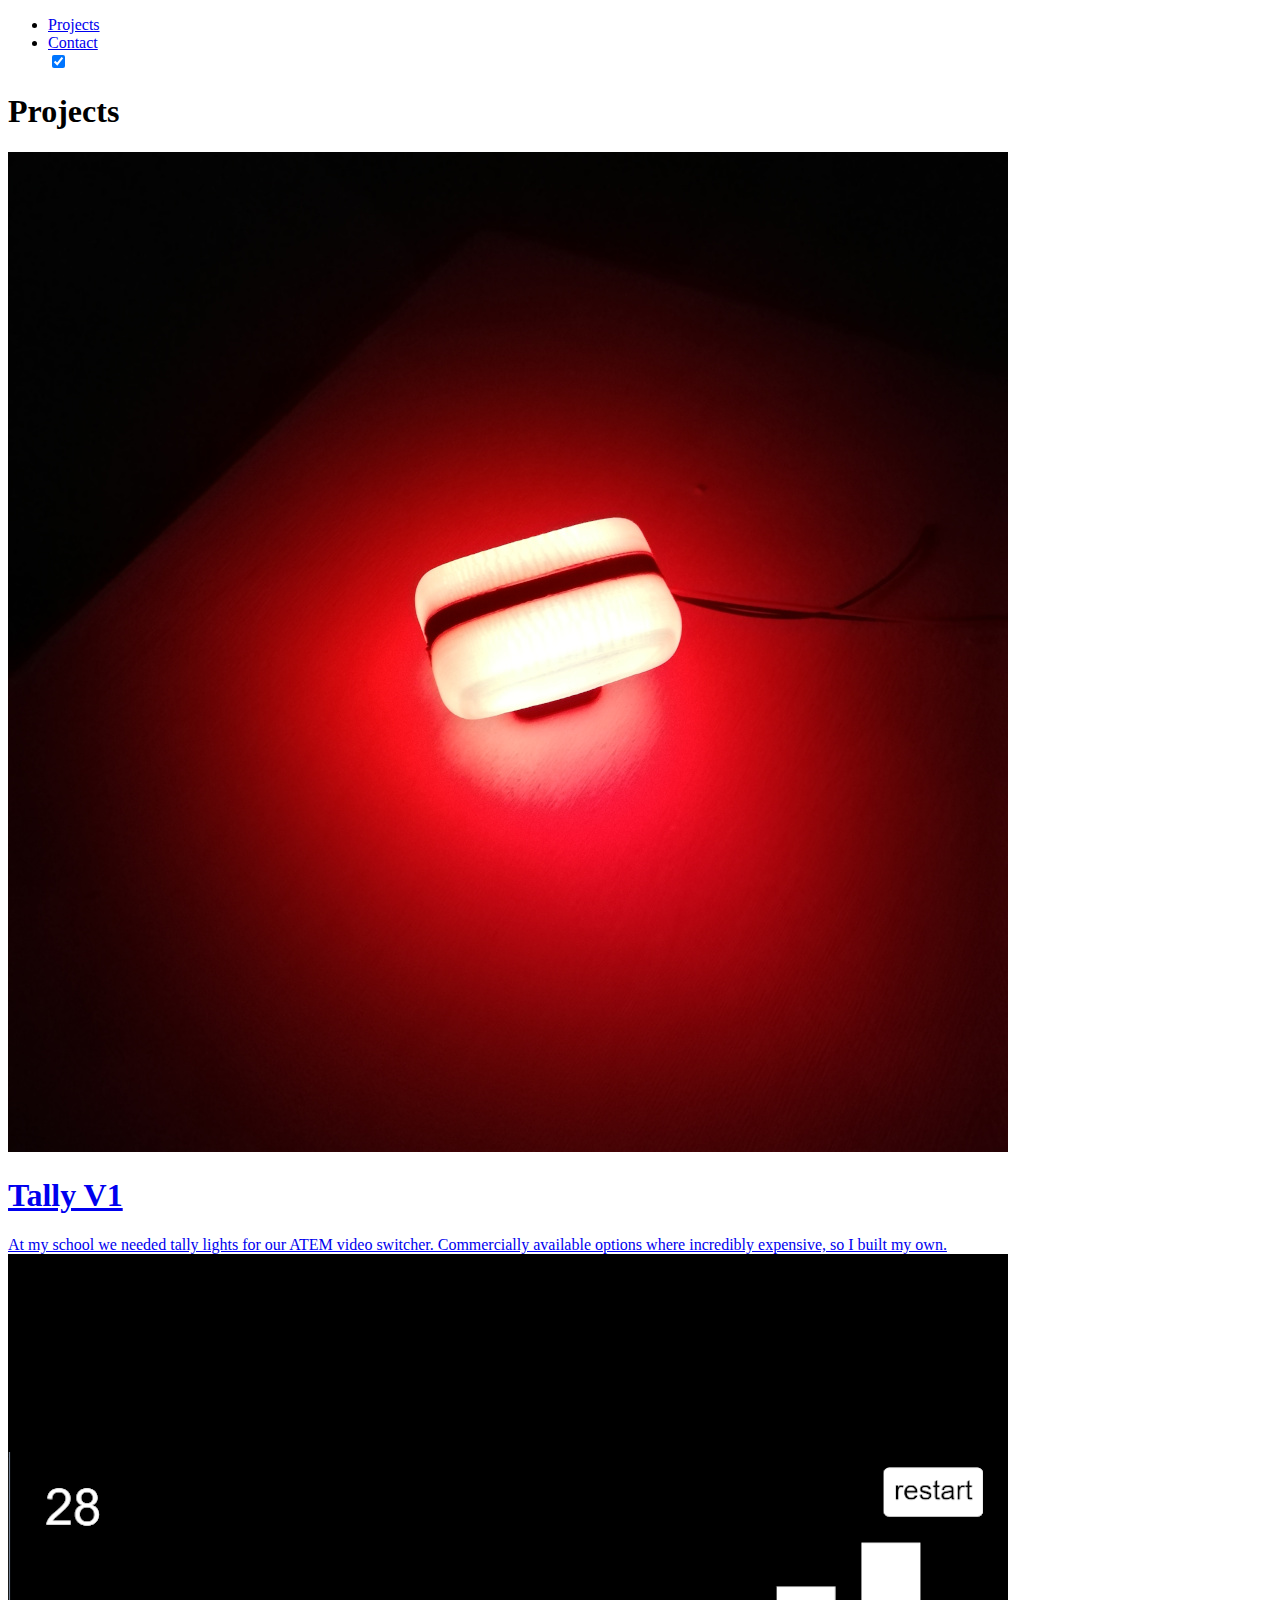
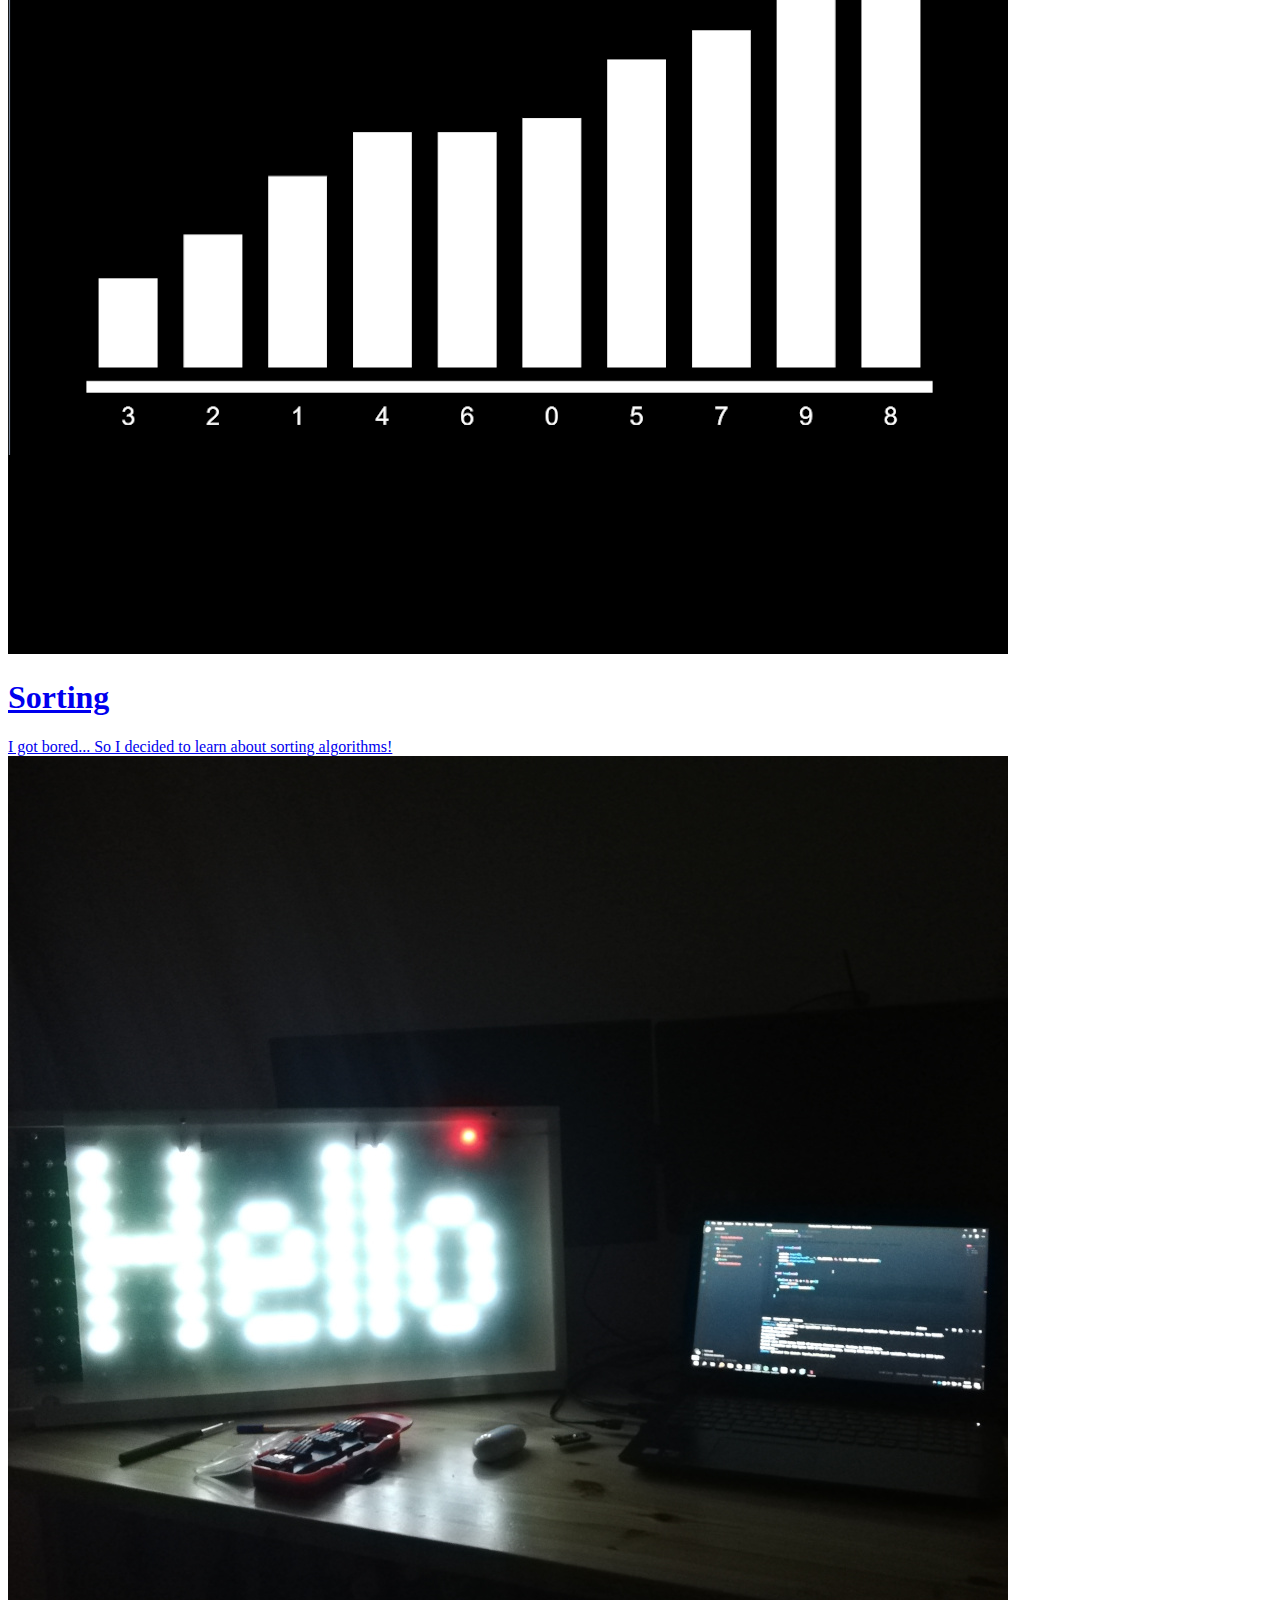
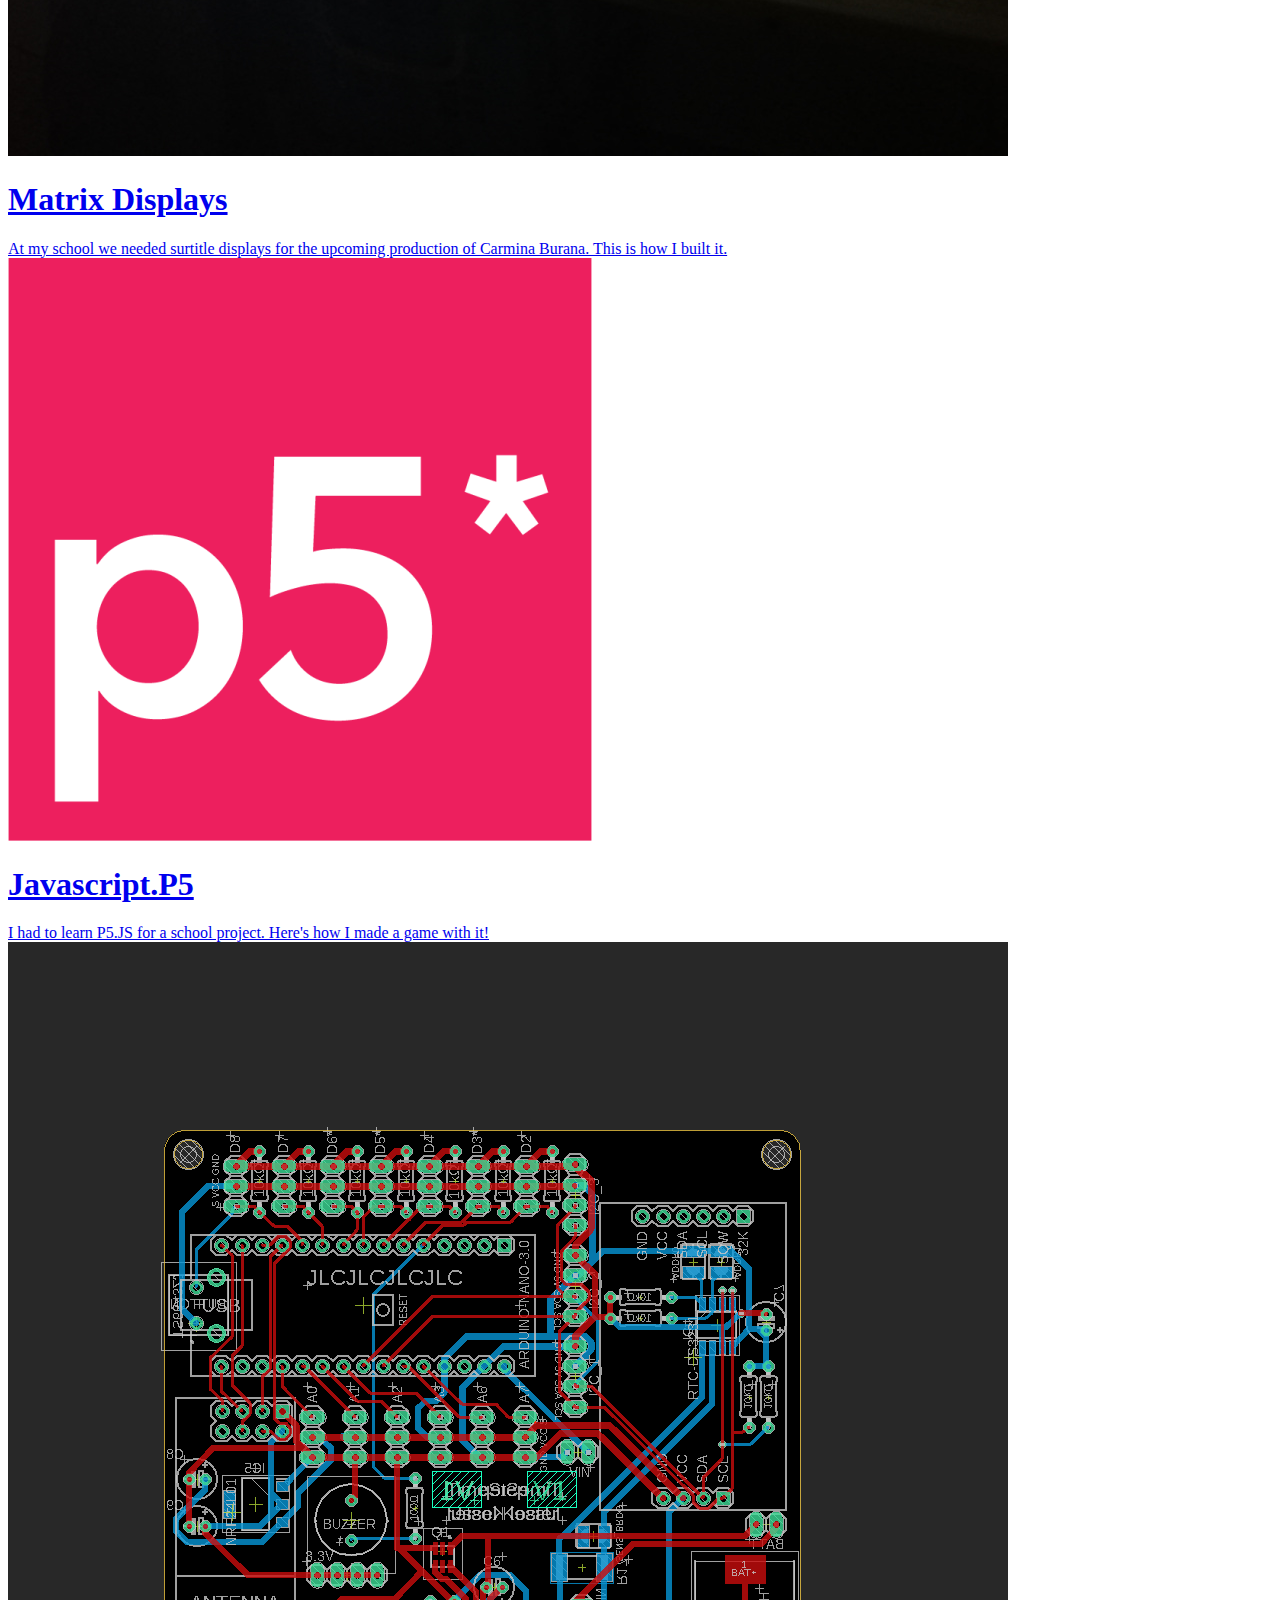
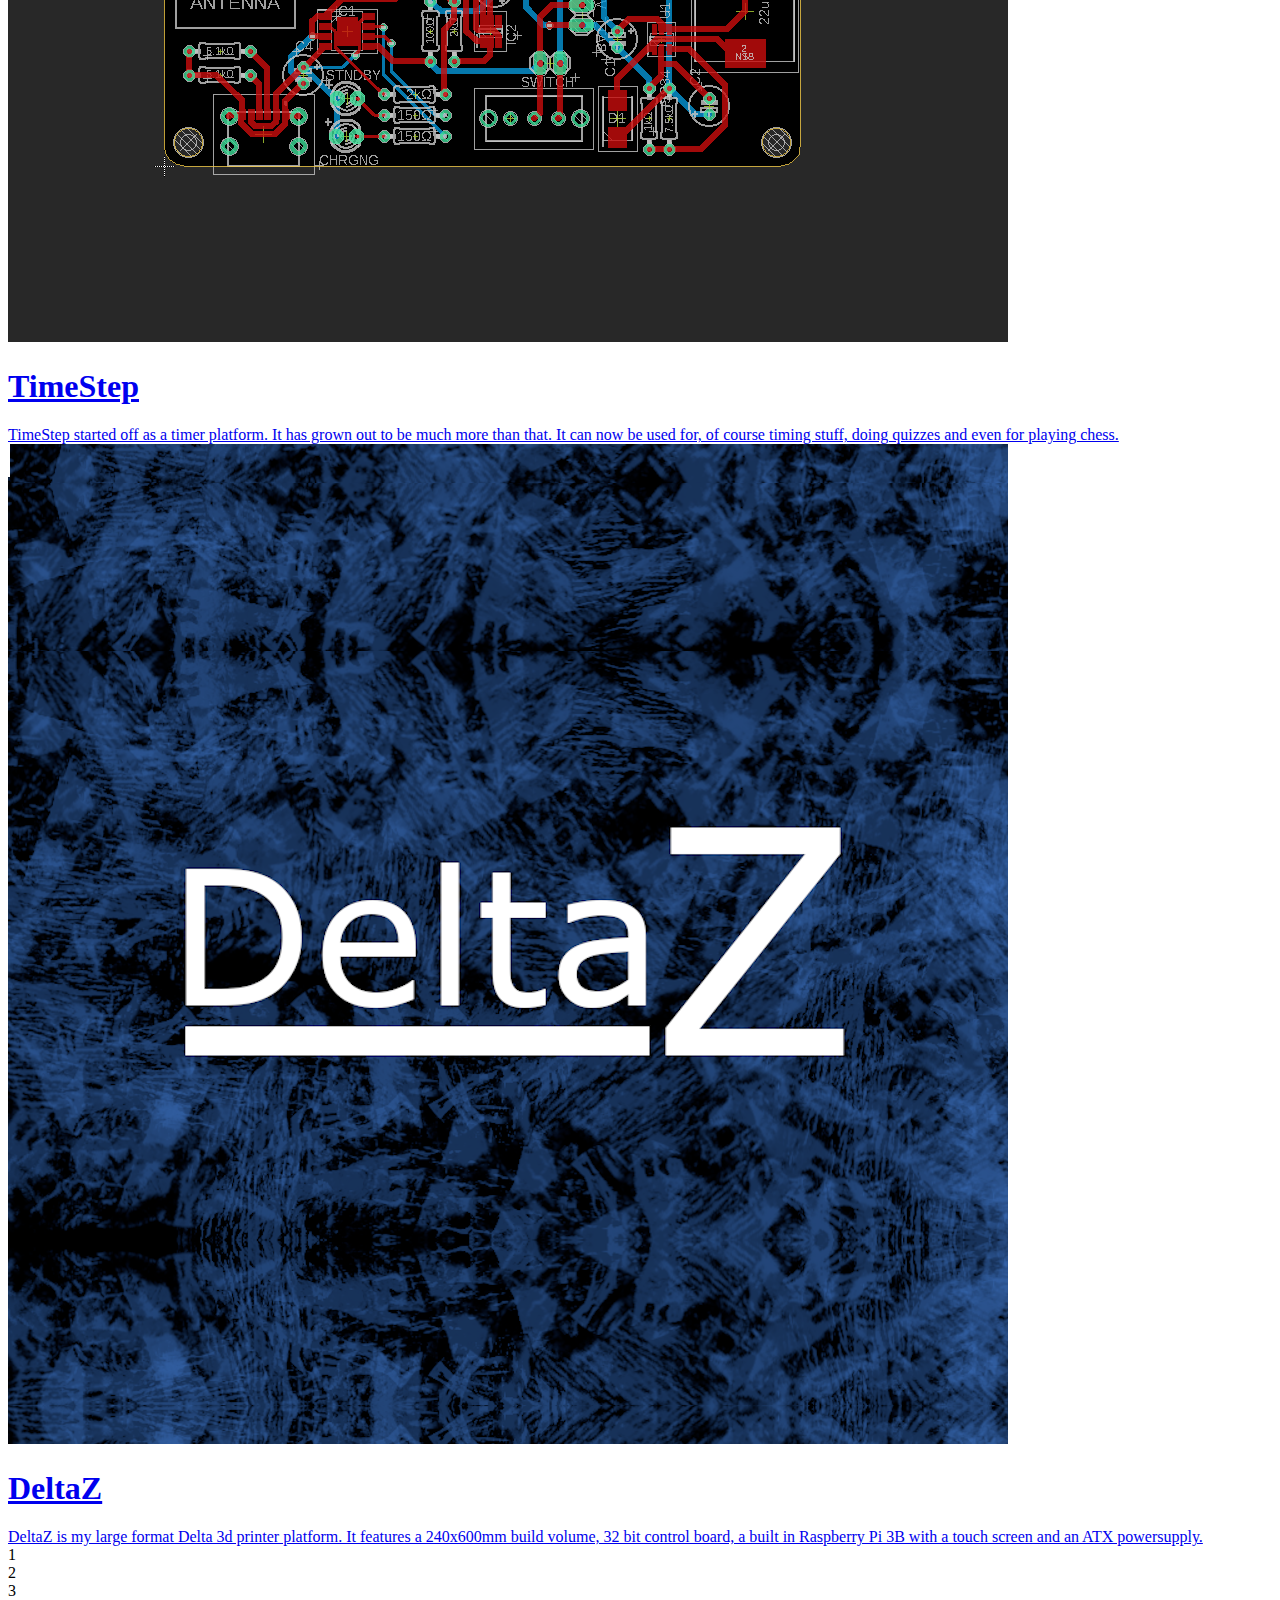
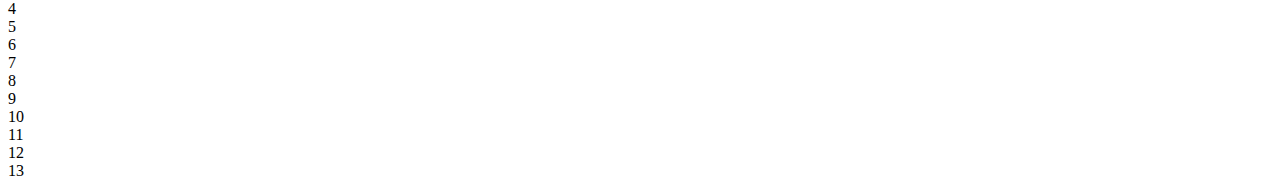
==== index.html @ 5a79bd8a "attempt to fix stylesheet link" ====
<!DOCTYPE html>
<html lang="en">
<head>


  <link rel="shortcut icon" href="img\LOGO.ico" type="image/x-icon"/> 
  <!-- <link rel="shortcut icon" href="img\Profile.jpg" type="image/jpg"/>  -->
  <!-- <link rel="shortcut icon" href="http://sstatic.net/stackoverflow/img/favicon.ico"> -->
  <meta name="viewport" content="width=device-width, initial-scale=1">

  <link rel="stylesheet" href="\CSS\styles.css">
  <link rel="stylesheet" href="\CSS\navbar.css">
  <link rel="stylesheet" href="\CSS\projects.css">
  <link rel="stylesheet" href="https://fonts.googleapis.com/icon?family=Material+Icons">

  <script src="javascript\jquery-3.5.1.min.js"></script>


  <title>Projects - IJssel koster</title>
  <meta name="description" content="This is the place where I post all my projects!">

  <meta property="og:title" content="Projects - IJssel koster">
  <meta property="og:description" content="This is the place where I post all my projects!">
  <meta property="og:url" content="https://ijiji.github.io/">
  <meta property="og:image" content="img\logo.png">

  <meta name="keywords" content="IJ Koster, IJssel, IJssel Koster, 3D printer, Gcode, 3D design, C++, Python, HTML, javascript, css, arduino, timestep">
  <meta name="author" content="IJ Koster">

</head> 

<body style="overflow-x: hidden;">
  
  <header>
    <ul class="nav">
      
      <li class="nav"><a class="nav" id="active" href="/index.html">Projects</a></li>
      <li class="nav"><a class="nav" id="contact" href="/contact.html">Contact</a></li>
      
      <label class="darkModeSwitch" for="checkbox">
        <input type="checkbox" id="checkbox">
        <div class="darkModeSlider"></div>
      </label>
    </ul>
  </header>

  <h1 class="projectHeader" >Projects</h1>
  <div class=projectGrid>
    
    <div class="projectContainer">
      <a href="projects\Tally V1\page.html">
        <img src="projects\Tally V1\img\cover.jpg"></img>
        <div class="projectOverlay">
          <h1>Tally V1</h1>
          <p1>At my school we needed tally lights for our ATEM video switcher. Commercially available options where incredibly expensive, so I built my own.</p1>
        </div>
      </a>
    </div>
    <div class="projectContainer">
      <a href="projects\Sorting Animation\page.html">
        <img src="projects\Sorting Animation\img\cover.png"></img>
        <div class="projectOverlay">
          <h1>Sorting</h1>
          <p1>I got bored... So I decided to learn about sorting algorithms!</p1>
        </div>
      </a>
    </div>
    <div class="projectContainer">
      <a href="projects\Matrix-Display\page.html">
        <img src="projects\Matrix-Display\img\cover.jpg"></img>
        <div class="projectOverlay">
          <h1>Matrix Displays</h1>
          <p1>At my school we needed surtitle displays for the upcoming production of Carmina Burana. This is how I built it.</p1>
        </div>
      </a>
      </a>
    </div>
    <div class="projectContainer">
      <a href="projects\JS.P5\page.html">
        <img src="projects\JS.P5\img\cover.png"></img>
        <div class="projectOverlay">
          <h1>Javascript.P5</h1>
          <p1>I had to learn P5.JS for a school project. Here's how I made a game with it!</p1>
        </div>
      </a>
    </div>
    <div class="projectContainer">
      <a href="projects\Timestep\page.html">
        <img src="projects\Timestep\img\cover.png"></img>
        <div class="projectOverlay">
          <h1>TimeStep</h1>
          <p1>TimeStep started off as a timer platform. It has grown out to be much more than that. It can now be used for, of course timing stuff, doing quizzes and even for playing chess.</p1>
        </div>
      </a>
    </div>
    <div class="projectContainer">
      <a href="projects\DeltaZ\page.html">
        <img src="projects\DeltaZ\img\cover.png"></img>
        <div class="projectOverlay">
          <h1>DeltaZ</h1>
          <p1>DeltaZ is my large format Delta 3d printer platform. It features a 240x600mm build volume, 32 bit control board, a built in Raspberry Pi 3B with a touch screen and an ATX powersupply.</p1>
        </div>
      </a>
    </div>
    <div>
      1
    </div>
    <div>
      2
    </div>
    <div>
      3
    </div>
    <div>
      4
    </div>
    <div>
      5
    </div>
    <div>
      6
    </div>
    <div>
      7
    </div>
    <div>
      8
    </div>
    <div>
      9
    </div>
    <div>
      10
    </div>
    <div>
      11
    </div>
    <div>
      12
    </div>
    <div>
      13
    </div>
  </div>


<script src="javascript\darkMode.js"></script>
</body>
</html>
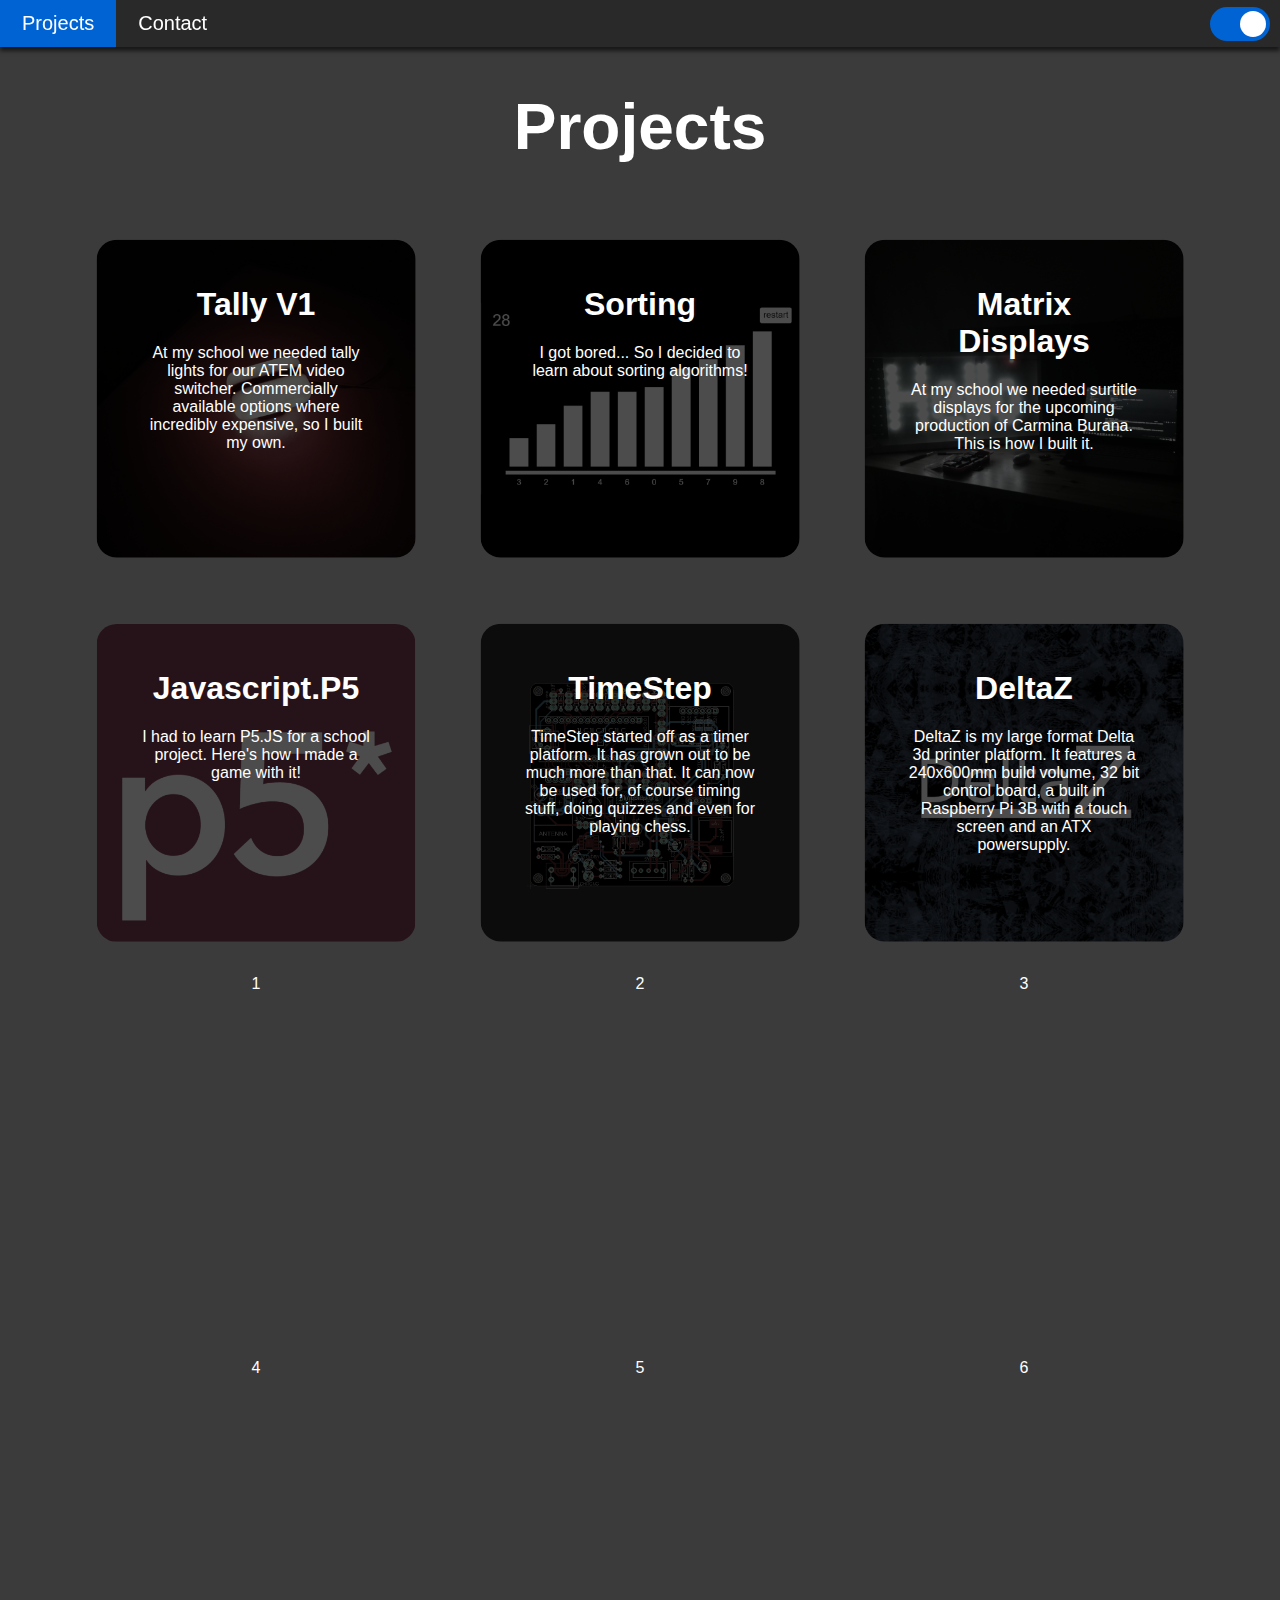
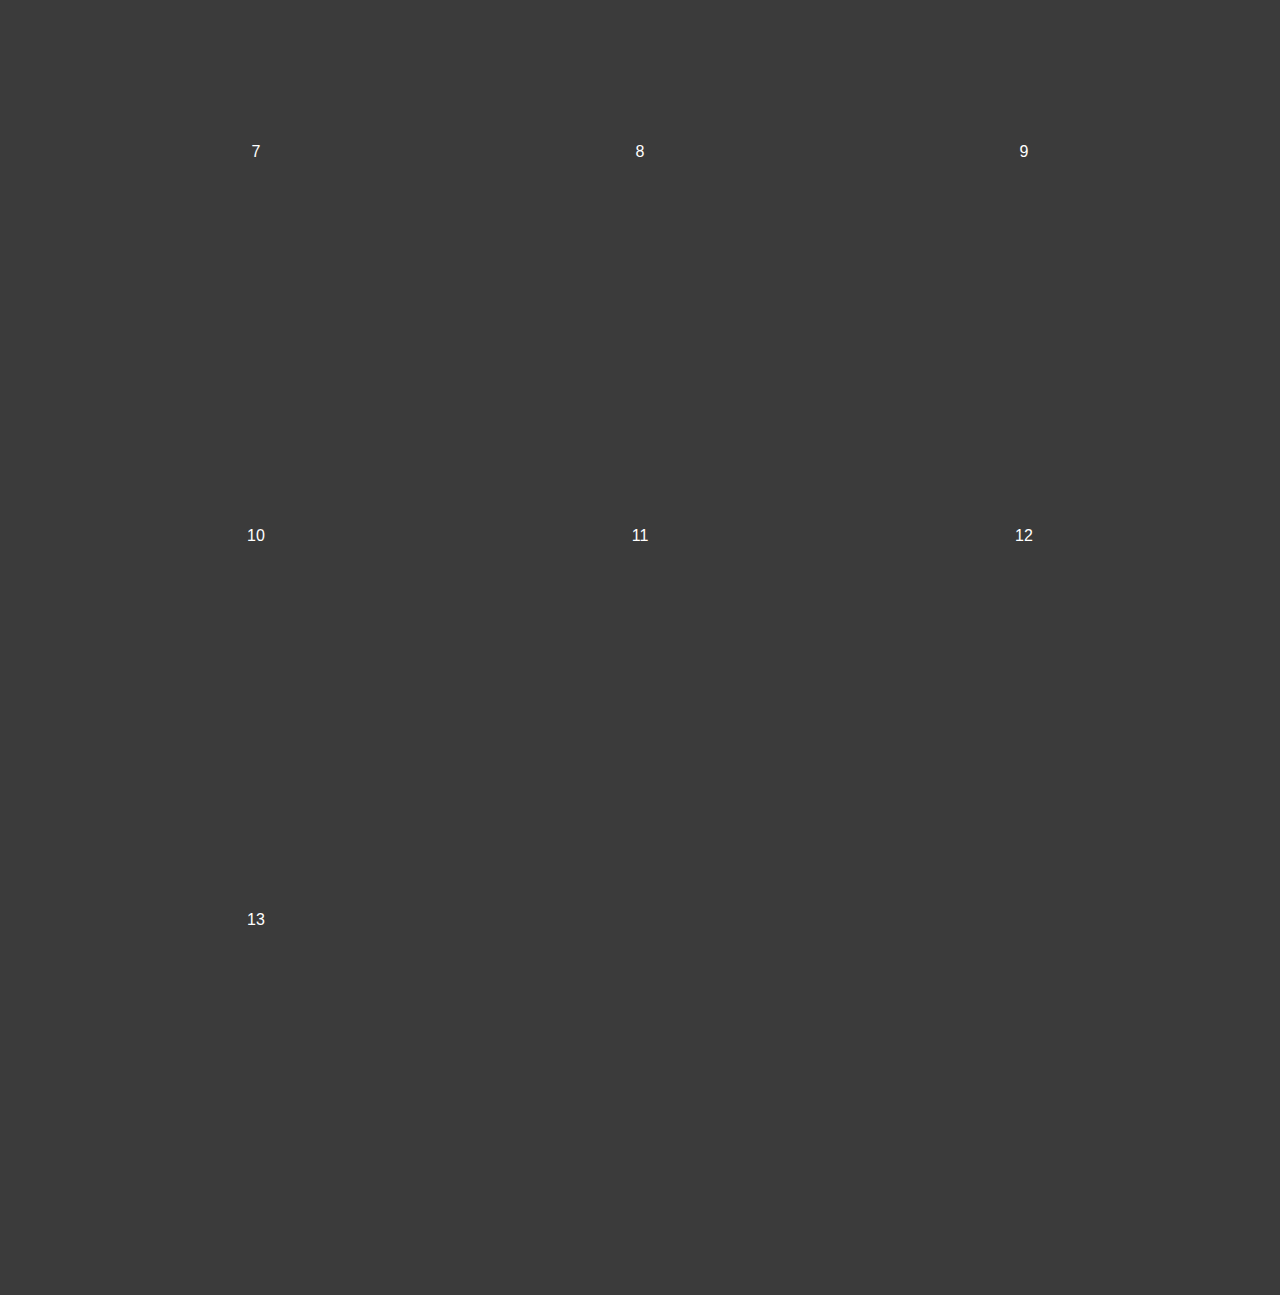
==== commit e47f307f: "fixed css links" ====
--- a/index.html
+++ b/index.html
@@ -8,9 +8,9 @@
   <!-- <link rel="shortcut icon" href="http://sstatic.net/stackoverflow/img/favicon.ico"> -->
   <meta name="viewport" content="width=device-width, initial-scale=1">
 
-  <link rel="stylesheet" href="\CSS\styles.css">
-  <link rel="stylesheet" href="\CSS\navbar.css">
-  <link rel="stylesheet" href="\CSS\projects.css">
+  <link rel="stylesheet" href="\css\styles.css">
+  <link rel="stylesheet" href="\css\navbar.css">
+  <link rel="stylesheet" href="\css\projects.css">
   <link rel="stylesheet" href="https://fonts.googleapis.com/icon?family=Material+Icons">
 
   <script src="javascript\jquery-3.5.1.min.js"></script>
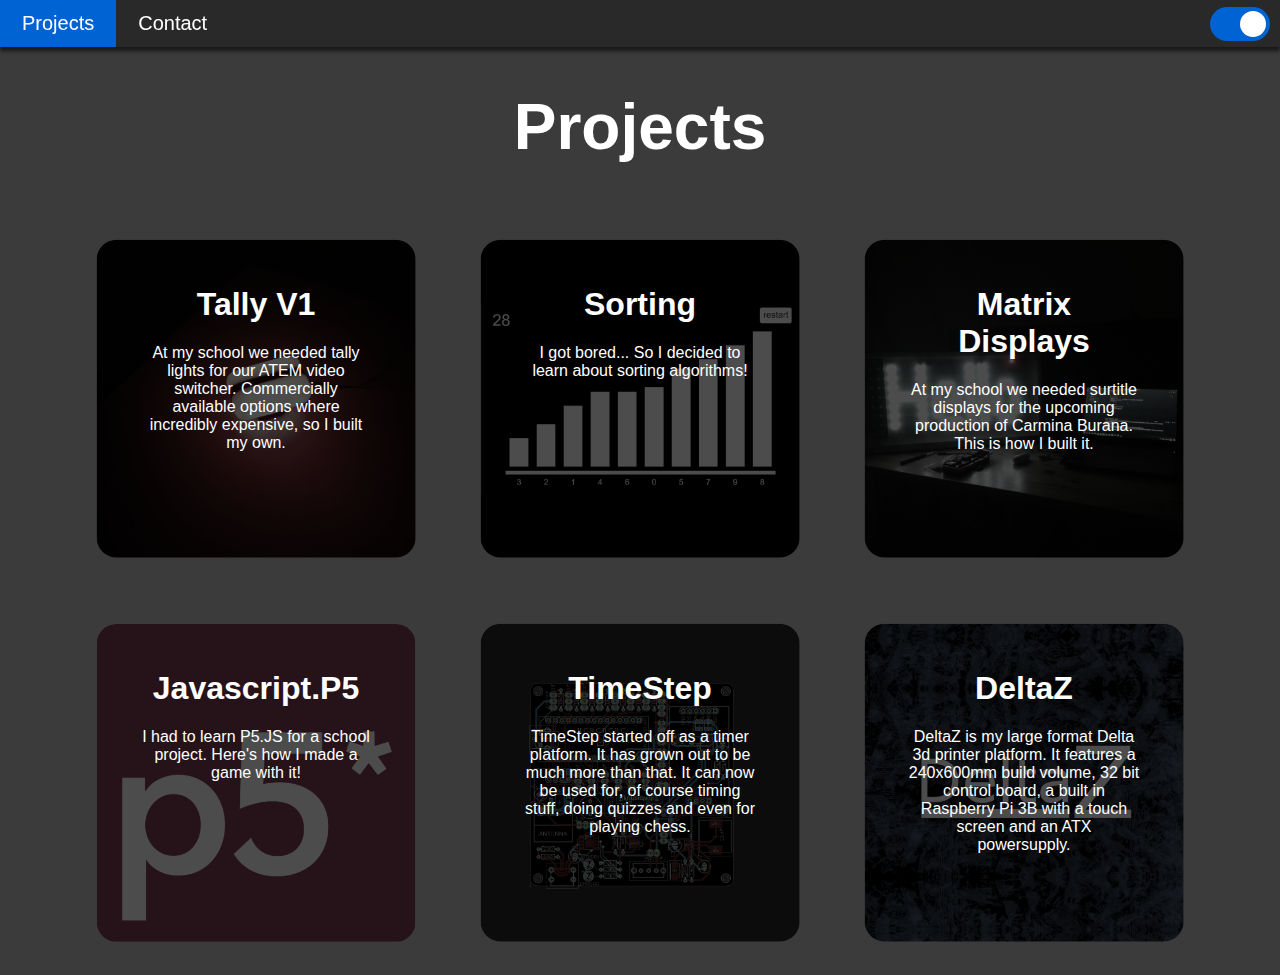
==== commit 7c4e28e8: "removed test numbers in grid" ====
--- a/index.html
+++ b/index.html
@@ -8,9 +8,9 @@
   <!-- <link rel="shortcut icon" href="http://sstatic.net/stackoverflow/img/favicon.ico"> -->
   <meta name="viewport" content="width=device-width, initial-scale=1">
 
-  <link rel="stylesheet" href="\css\styles.css">
-  <link rel="stylesheet" href="\css\navbar.css">
-  <link rel="stylesheet" href="\css\projects.css">
+  <link rel="stylesheet" href="css\styles.css">
+  <link rel="stylesheet" href="css\navbar.css">
+  <link rel="stylesheet" href="css\projects.css">
   <link rel="stylesheet" href="https://fonts.googleapis.com/icon?family=Material+Icons">
 
   <script src="javascript\jquery-3.5.1.min.js"></script>
@@ -102,7 +102,7 @@
         </div>
       </a>
     </div>
-    <div>
+    <!-- <div>
       1
     </div>
     <div>
@@ -140,7 +140,7 @@
     </div>
     <div>
       13
-    </div>
+    </div> -->
   </div>
 
 
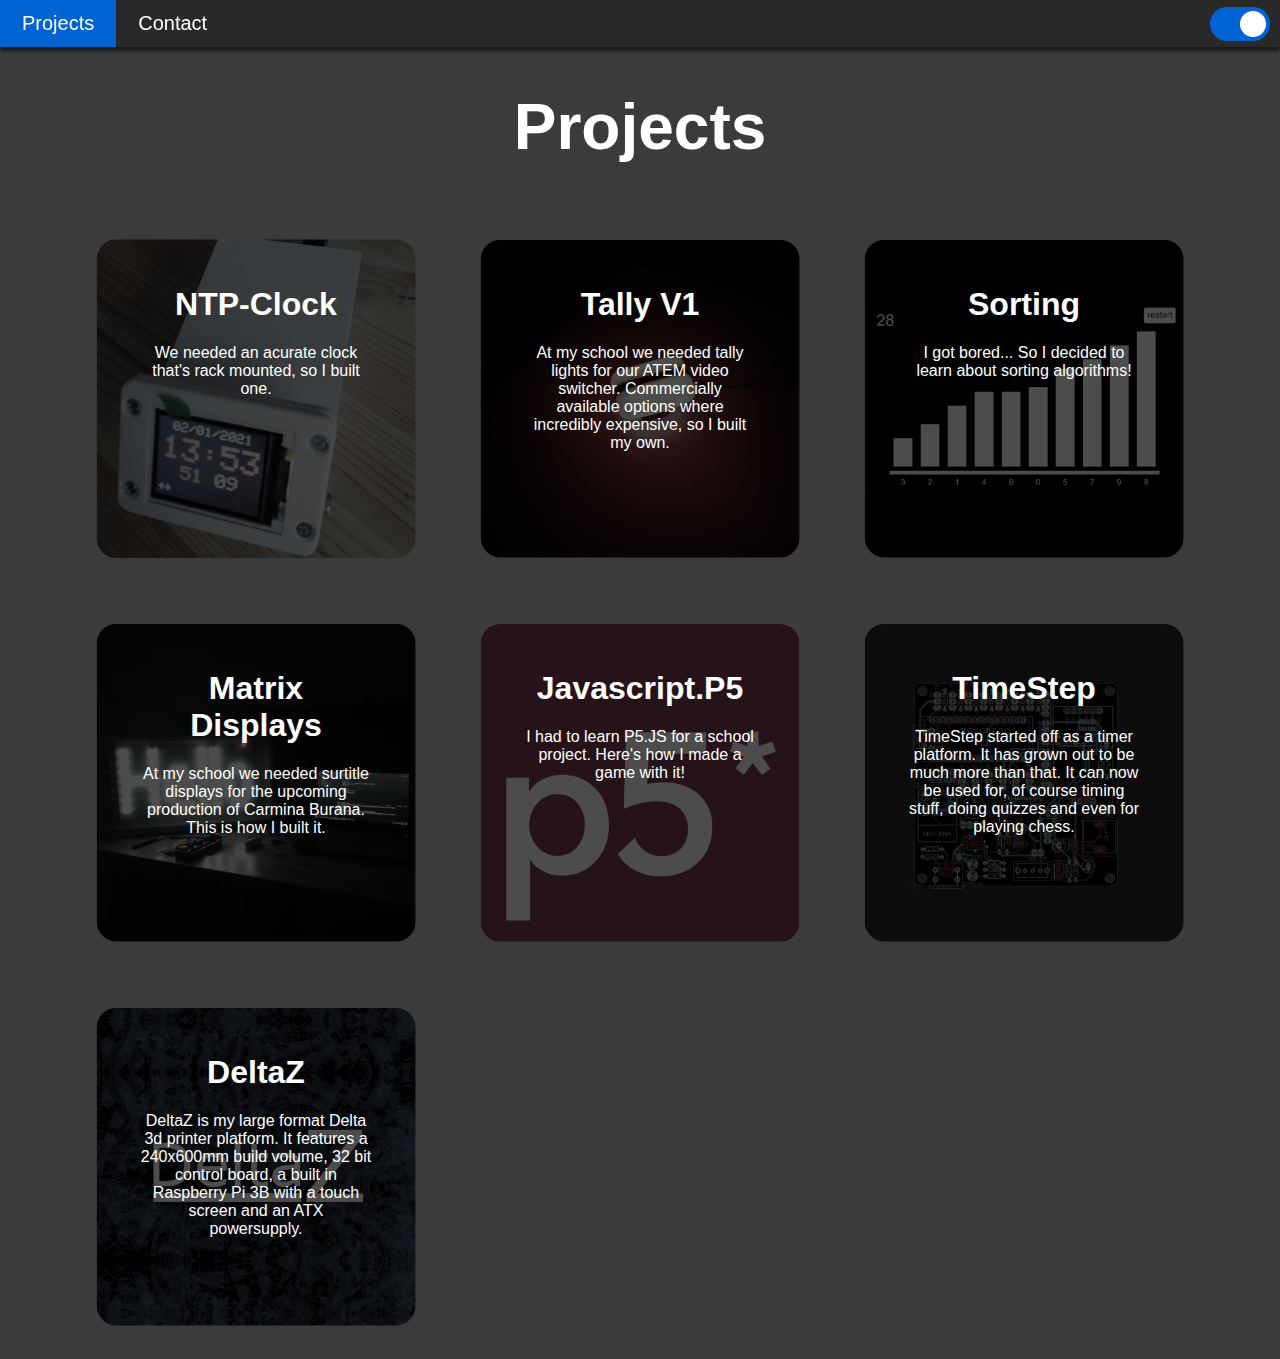
==== commit 1fedee34: "added ntp clock" ====
--- a/index.html
+++ b/index.html
@@ -22,16 +22,18 @@
   <meta property="og:title" content="Projects - IJssel koster">
   <meta property="og:description" content="This is the place where I post all my projects!">
   <meta property="og:url" content="https://ijiji.github.io/">
-  <meta property="og:image" content="img\logo.png">
+  <meta property="og:image" content="projects\Tally V1\img\blah.png">
 
   <meta name="keywords" content="IJ Koster, IJssel, IJssel Koster, 3D printer, Gcode, 3D design, C++, Python, HTML, javascript, css, arduino, timestep">
   <meta name="author" content="IJ Koster">
+
+  <meta name="google-site-verification" content="dGbK0hVNDj3kV6Yhj4vIhQJcTmYl2KUYiHqxlB6Ada0" />
 
 </head> 
 
 <body style="overflow-x: hidden;">
   
-  <header>
+  <nav>
     <ul class="nav">
       
       <li class="nav"><a class="nav" id="active" href="/index.html">Projects</a></li>
@@ -42,17 +44,25 @@
         <div class="darkModeSlider"></div>
       </label>
     </ul>
-  </header>
+  </nav>
 
-  <h1 class="projectHeader" >Projects</h1>
+  <h1 class="projectnav" >Projects</h1>
   <div class=projectGrid>
-    
+    <div class="projectContainer">
+      <a href="projects\NTP-CLOCK\page.html">
+        <img src="projects\NTP-CLOCK\img\cover.jpg"></img>
+        <div class="projectOverlay">
+          <h1>NTP-Clock</h1>
+          <p>We needed an acurate clock that's rack mounted, so I built one.</p>
+        </div>
+      </a>
+    </div>
     <div class="projectContainer">
       <a href="projects\Tally V1\page.html">
         <img src="projects\Tally V1\img\cover.jpg"></img>
         <div class="projectOverlay">
           <h1>Tally V1</h1>
-          <p1>At my school we needed tally lights for our ATEM video switcher. Commercially available options where incredibly expensive, so I built my own.</p1>
+          <p>At my school we needed tally lights for our ATEM video switcher. Commercially available options where incredibly expensive, so I built my own.</p>
         </div>
       </a>
     </div>
@@ -61,7 +71,7 @@
         <img src="projects\Sorting Animation\img\cover.png"></img>
         <div class="projectOverlay">
           <h1>Sorting</h1>
-          <p1>I got bored... So I decided to learn about sorting algorithms!</p1>
+          <p>I got bored... So I decided to learn about sorting algorithms!</p>
         </div>
       </a>
     </div>
@@ -70,7 +80,7 @@
         <img src="projects\Matrix-Display\img\cover.jpg"></img>
         <div class="projectOverlay">
           <h1>Matrix Displays</h1>
-          <p1>At my school we needed surtitle displays for the upcoming production of Carmina Burana. This is how I built it.</p1>
+          <p>At my school we needed surtitle displays for the upcoming production of Carmina Burana. This is how I built it.</p>
         </div>
       </a>
       </a>
@@ -80,7 +90,7 @@
         <img src="projects\JS.P5\img\cover.png"></img>
         <div class="projectOverlay">
           <h1>Javascript.P5</h1>
-          <p1>I had to learn P5.JS for a school project. Here's how I made a game with it!</p1>
+          <p>I had to learn P5.JS for a school project. Here's how I made a game with it!</p>
         </div>
       </a>
     </div>
@@ -89,7 +99,7 @@
         <img src="projects\Timestep\img\cover.png"></img>
         <div class="projectOverlay">
           <h1>TimeStep</h1>
-          <p1>TimeStep started off as a timer platform. It has grown out to be much more than that. It can now be used for, of course timing stuff, doing quizzes and even for playing chess.</p1>
+          <p>TimeStep started off as a timer platform. It has grown out to be much more than that. It can now be used for, of course timing stuff, doing quizzes and even for playing chess.</p>
         </div>
       </a>
     </div>
@@ -98,7 +108,7 @@
         <img src="projects\DeltaZ\img\cover.png"></img>
         <div class="projectOverlay">
           <h1>DeltaZ</h1>
-          <p1>DeltaZ is my large format Delta 3d printer platform. It features a 240x600mm build volume, 32 bit control board, a built in Raspberry Pi 3B with a touch screen and an ATX powersupply.</p1>
+          <p>DeltaZ is my large format Delta 3d printer platform. It features a 240x600mm build volume, 32 bit control board, a built in Raspberry Pi 3B with a touch screen and an ATX powersupply.</p>
         </div>
       </a>
     </div>
